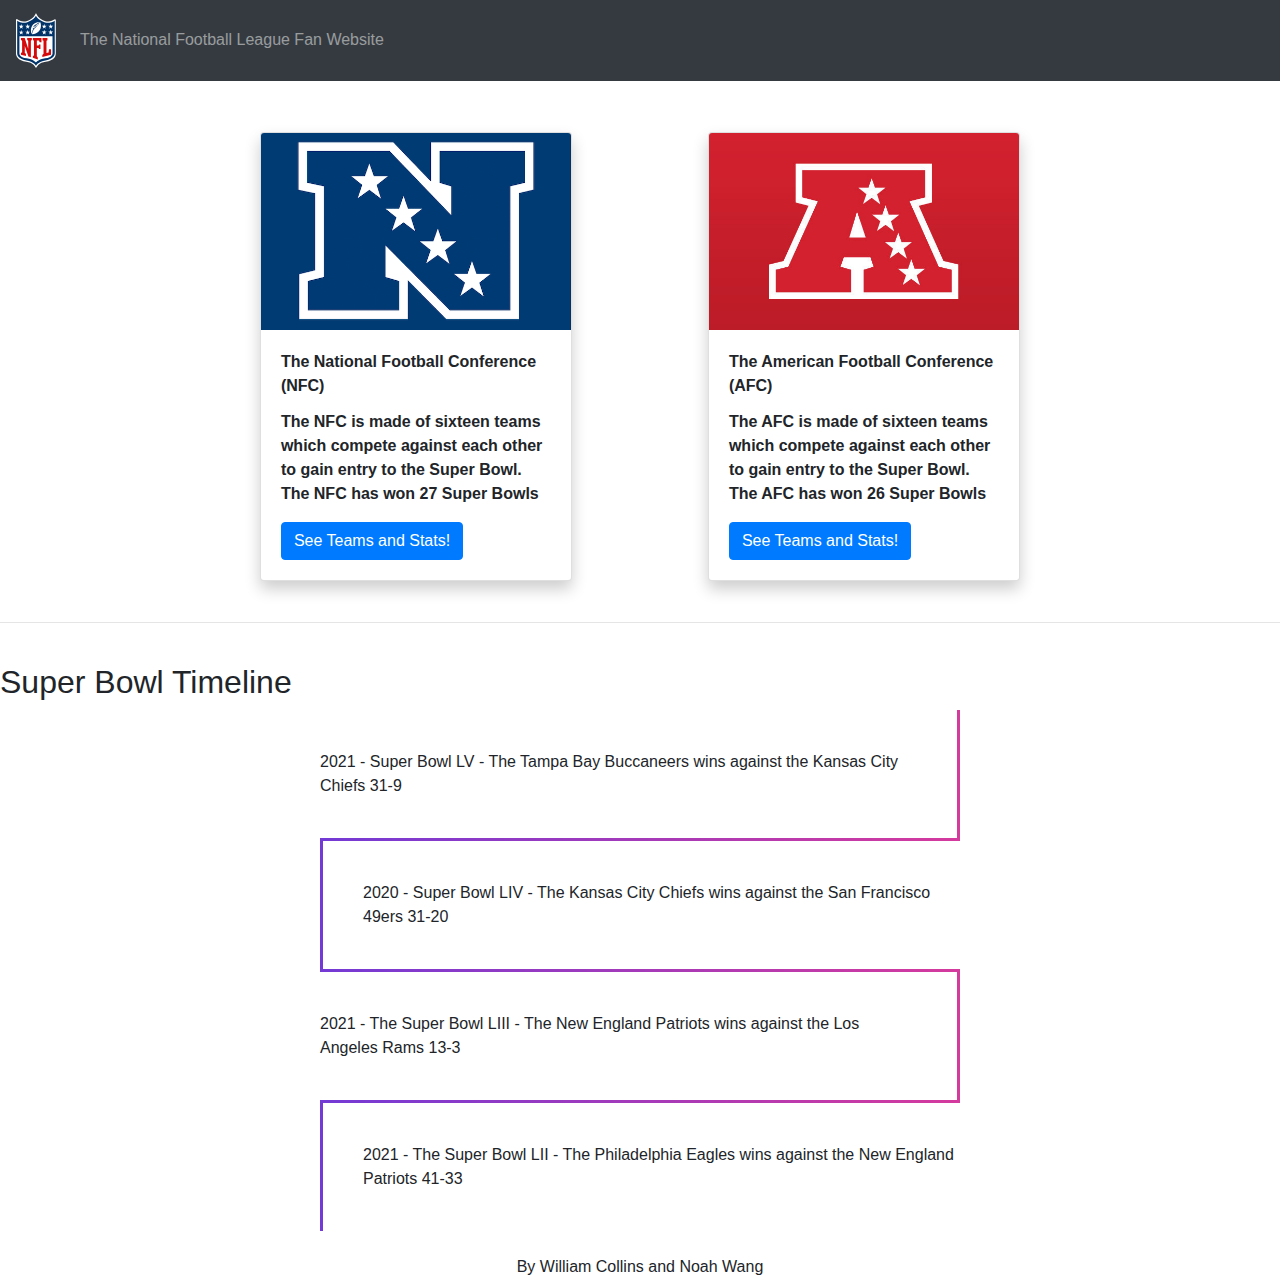
==== index.html @ 589758bd "Update index.html" ====
<!DOCTYPE html>
<html lang="en">
  <head>
    <!-- Bootstrap Stuff add interactive backg-->
    <meta charset="utf-8">
    <meta name="viewport" content="width=device-width, initial-scale=1">
    <link rel="stylesheet" href="https://maxcdn.bootstrapcdn.com/bootstrap/4.5.2/css/bootstrap.min.css">
    <script src="https://ajax.googleapis.com/ajax/libs/jquery/3.5.1/jquery.min.js"></script>
    <script src="https://cdnjs.cloudflare.com/ajax/libs/popper.js/1.16.0/umd/popper.min.js"></script>
    <script src="https://maxcdn.bootstrapcdn.com/bootstrap/4.5.2/js/bootstrap.min.js"></script>
    <!-- Our Stuff  -->
    <link rel="stylesheet" type="text/css" href="mystyle.css">
    <script src="https://ajax.googleapis.com/ajax/libs/jquery/3.2.1/jquery.min.js"></script>
    <script src="mainscript.js"></script>
    <title>Football</title>
  </head>
  <body class="mainbody">
    <!--Nav Bar -->
    <nav class="navbar navbar-expand-sm bg-dark navbar-dark">
      <a class="navbar-brand" href="https://www.nfl.com/">
        <img src="NFL.svg" alt="logo" style="width:40px;">
      </a>
      <ul class="navbar-nav">
        <li class="nav-item">
          <a class="nav-link" href="https://www.nfl.com/">The National Football League Fan Website</a>
        </li>
      </ul>
    </nav>
    <!--Main button cards linking to AFC and NFC websites -->
    <table class="maintable">
      <tr>
        <th>
          <div class="card" style="width: 70%;">
            <img class="card-img-top" src="2106__national_football_conference-primary_dark-2010.png" alt="NFC Logo">
            <div class="card-body">
              <p class="card-title">The National Football Conference (NFC)</p>
              <p class="card-text">The NFC is made of sixteen teams which compete against each other to gain entry to the Super Bowl. The NFC has won 27 Super Bowls</p>
              <a href="https://ponmo.github.io/football/NFC" class="btn btn-primary stretched-link">See Teams and Stats!</a>
            </div>
          </div>
        </th>
        <th>
          <div class="card" style="width: 70%;">
            <img class="card-img-top" src="AFC-logo.jpg" alt="AFC Logo">
            <div class="card-body">
              <p class="card-title">The American Football Conference (AFC)</p>
              <p class="card-text">The AFC is made of sixteen teams which compete against each other to gain entry to the Super Bowl. The AFC has won 26 Super Bowls</p>
              <a href="https://ponmo.github.io/football/AFC" class="btn btn-primary stretched-link">See Teams and Stats!</a>
            </div>
          </div>
        </th>
      </tr>
    </table>
    <br>
    <hr>
    <br>
    <!-- The Timeline for the Super Bowls -->
    <h2> Super Bowl Timeline </h2>
    <main>
      <p class="p"> 2021 - Super Bowl LV - The Tampa Bay Buccaneers wins against the Kansas City Chiefs 31-9</p>
      <p class="p"> 2020 - Super Bowl LIV - The Kansas City Chiefs wins against the San Francisco 49ers 31-20</p>
      <p class="p"> 2021 - The Super Bowl LIII - The New England Patriots wins against the Los Angeles Rams 13-3</p>
      <p class="p"> 2021 - The Super Bowl LII - The Philadelphia Eagles wins against the New England Patriots 41-33</p>
    </main>
    <br>
    <p id="credit">By William Collins and Noah Wang</p>
  </body>
</html>
---- mystyle.css ----
body {
  position: relative;
}
.mainbody {
  background-color: white;
}
table {
  width: 100%;
  margin: auto;
  table-layout: fixed;
}
.maintable {
  margin-top: 50px;
  width: 70%;
}
.card {
  width: 95%; 
  margin: auto;
  float: none;
  box-shadow: 0 8px 16px 0 rgba(0,0,0,0.2);
  transition: 0.3s;
}
.flip-card-inner {
  width: 95%;
  transition: transform 0.4s;
  transform-style: preserve-3d;
  background-color: transparent;
}
.flip-front, .flip-back {
  width: 100%;
  height: 100%;
  -webkit-backface-visibility: hidden; /* Safari */
  backface-visibility: hidden;
  background-color: white;
}
.flip-back {
  transform: rotateY(180deg);
  position: absolute;
  text-align: center;
}
.h2 {
  font-size: x-large;
  font-weight: bold;
  text-decoration: underline; 
}
h1 {
 text-decoration: underline; 
}
#credit {
  bottom: 0px;
  text-align: center;
  width: 100%;
  margin: auto;
}
main {
  width: 50%;
  margin-top: 30px;
  margin: auto;
}
.p {
  border-top: 3px solid;
  border-image: linear-gradient(to right, #743ad5 0%, #d53a9d 100%);
  border-image-slice: 1;
  border-width: 3px;
  margin: 0;
  padding: 40px;
  counter-increment: section;
  position: relative;
  color: $black;
  
  &:before {
  }
}
.p:nth-child(odd) {
  border-right: 3px solid;
  padding-left: 0;
  
  &:before {
    left: 100%; 
    margin-left: -20px;
  }
}
.p:nth-child(even) {
  border-left: 3px solid;
  padding-right: 0;
  
  &:before {
    right: 100%; 
    margin-right: -20px;
  }
}
.p:first-child {
  border-top: 0;
  border-top-right-radius:0;
  border-top-left-radius:0;
}
.p:last-child {
  border-bottom-right-radius:0;
  border-bottom-left-radius:0;
}
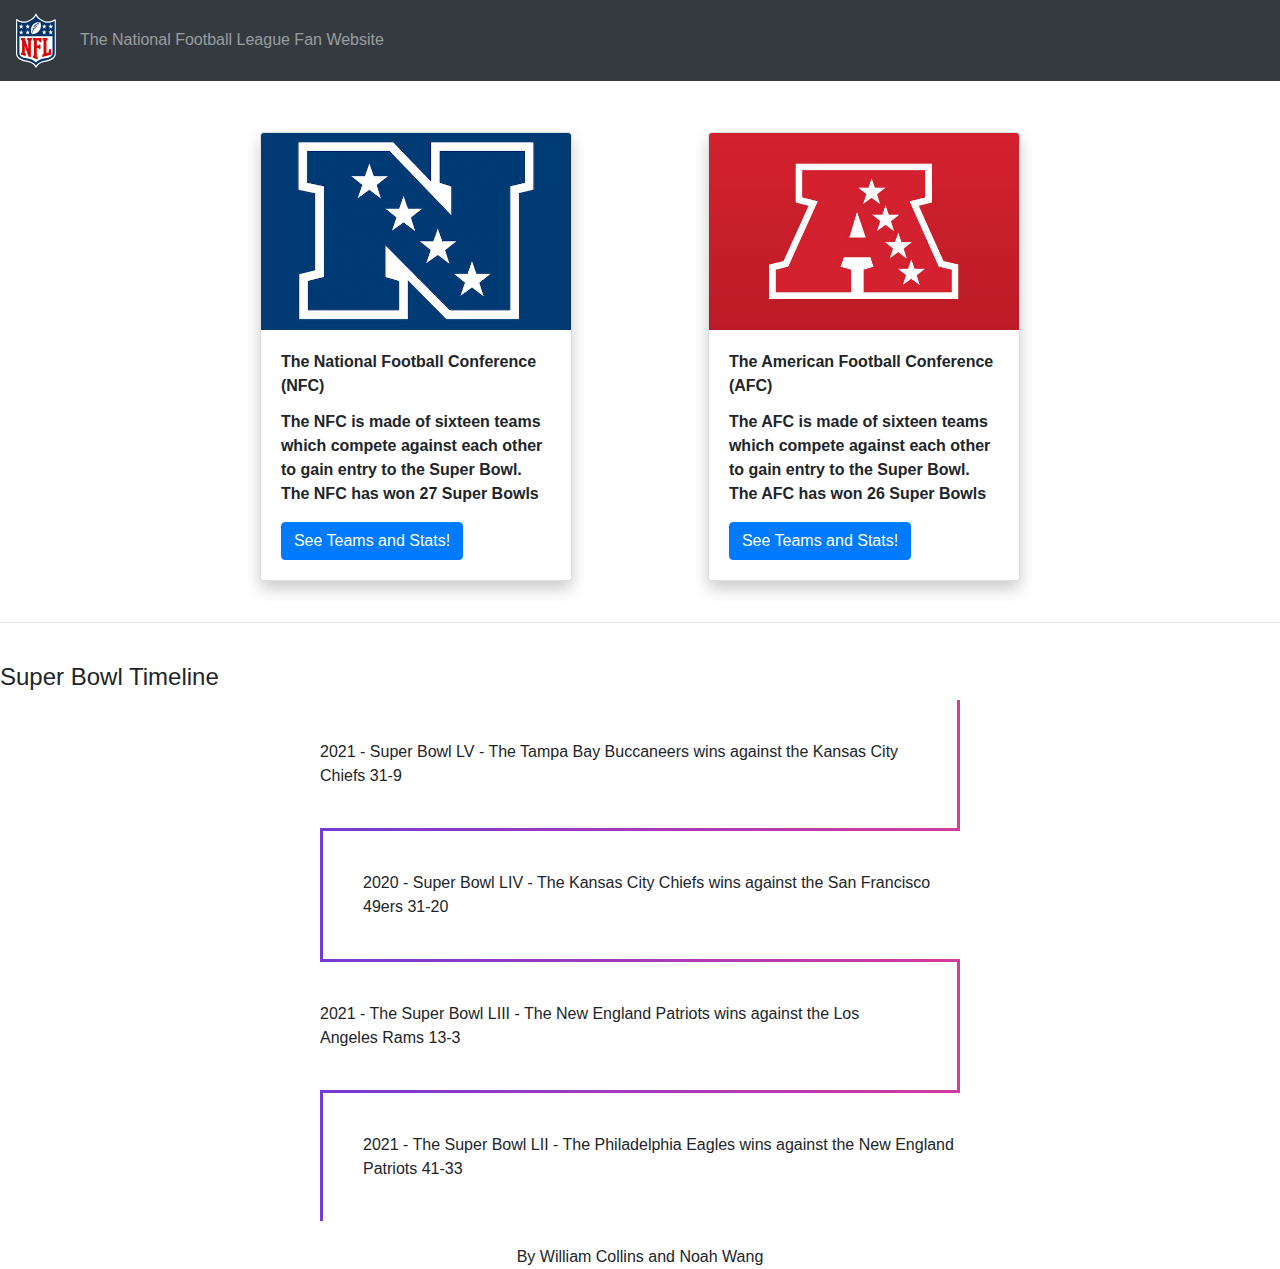
==== commit f778029d: "Update index.html" ====
--- a/index.html
+++ b/index.html
@@ -55,7 +55,7 @@
     <hr>
     <br>
     <!-- The Timeline for the Super Bowls -->
-    <h2> Super Bowl Timeline </h2>
+    <h4> Super Bowl Timeline </h4>
     <main>
       <p class="p"> 2021 - Super Bowl LV - The Tampa Bay Buccaneers wins against the Kansas City Chiefs 31-9</p>
       <p class="p"> 2020 - Super Bowl LIV - The Kansas City Chiefs wins against the San Francisco 49ers 31-20</p>
--- a/mystyle.css
+++ b/mystyle.css
@@ -4,6 +4,7 @@
 .mainbody {
   background-color: white;
 }
+/*below is used for the cards and interactions*/
 table {
   width: 100%;
   margin: auto;
@@ -46,12 +47,15 @@
 h1 {
  text-decoration: underline; 
 }
+/*the text at the bottom of main page*/
 #credit {
   bottom: 0px;
   text-align: center;
   width: 100%;
   margin: auto;
 }
+
+/*the rest is for the timeline css*/
 main {
   width: 50%;
   margin-top: 30px;
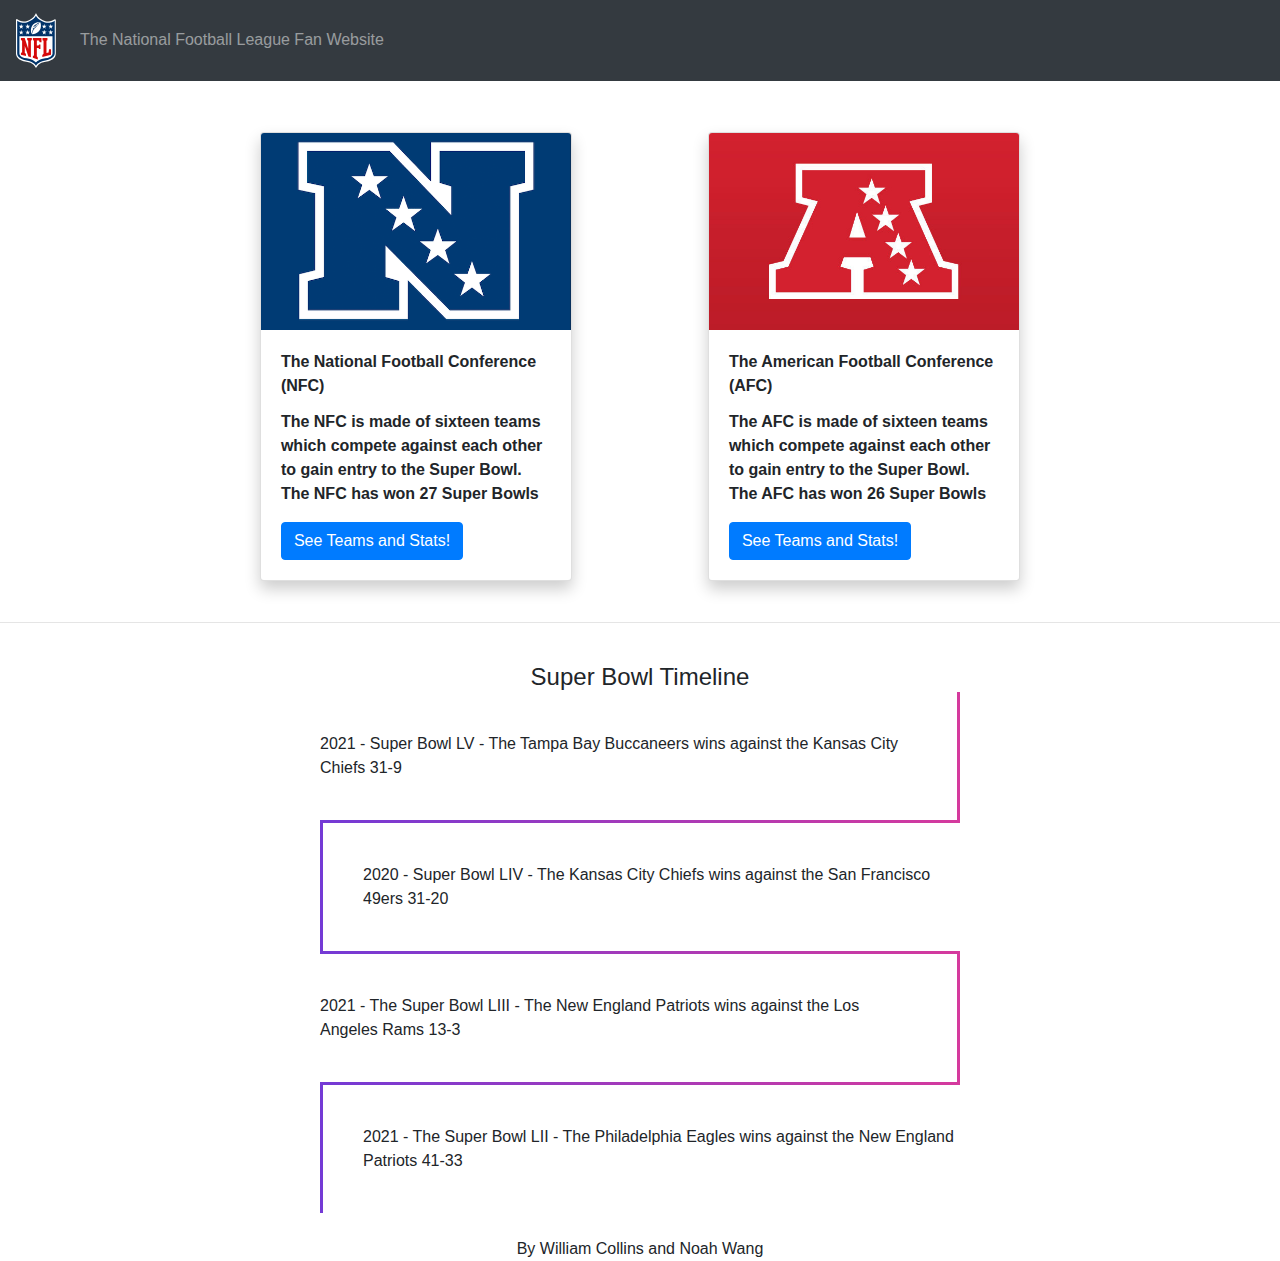
==== commit eff00e1e: "Update index.html" ====
--- a/index.html
+++ b/index.html
@@ -55,8 +55,8 @@
     <hr>
     <br>
     <!-- The Timeline for the Super Bowls -->
-    <h4> Super Bowl Timeline </h4>
-    <main>
+    <h4 class="slide"> Super Bowl Timeline </h4>
+    <main class="panel">
       <p class="p"> 2021 - Super Bowl LV - The Tampa Bay Buccaneers wins against the Kansas City Chiefs 31-9</p>
       <p class="p"> 2020 - Super Bowl LIV - The Kansas City Chiefs wins against the San Francisco 49ers 31-20</p>
       <p class="p"> 2021 - The Super Bowl LIII - The New England Patriots wins against the Los Angeles Rams 13-3</p>
--- a/mystyle.css
+++ b/mystyle.css
@@ -56,6 +56,10 @@
 }
 
 /*the rest is for the timeline css*/
+h4 {
+  margin: auto; 
+  text-align: center;
+}
 main {
   width: 50%;
   margin-top: 30px;
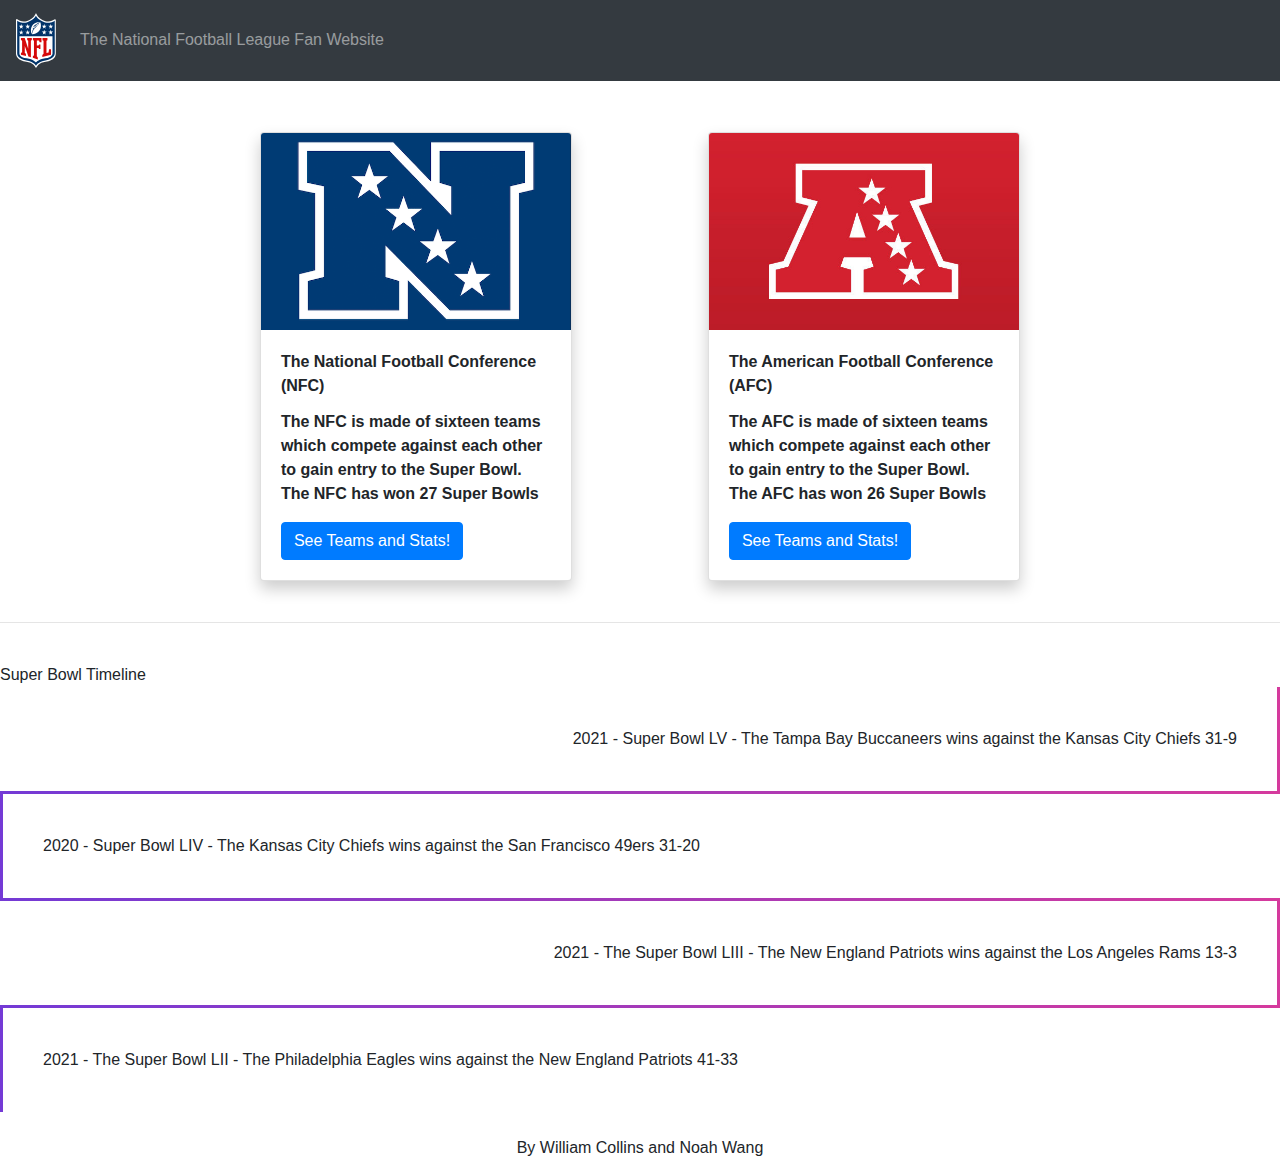
==== commit 75499db3: "Update index.html" ====
--- a/index.html
+++ b/index.html
@@ -55,13 +55,13 @@
     <hr>
     <br>
     <!-- The Timeline for the Super Bowls -->
-    <h4 class="slide"> Super Bowl Timeline </h4>
-    <main class="panel">
+    <div class="slide"> Super Bowl Timeline </div>
+    <div class="panel">
       <p class="p"> 2021 - Super Bowl LV - The Tampa Bay Buccaneers wins against the Kansas City Chiefs 31-9</p>
       <p class="p"> 2020 - Super Bowl LIV - The Kansas City Chiefs wins against the San Francisco 49ers 31-20</p>
       <p class="p"> 2021 - The Super Bowl LIII - The New England Patriots wins against the Los Angeles Rams 13-3</p>
       <p class="p"> 2021 - The Super Bowl LII - The Philadelphia Eagles wins against the New England Patriots 41-33</p>
-    </main>
+    </>
     <br>
     <p id="credit">By William Collins and Noah Wang</p>
   </body>
--- a/mystyle.css
+++ b/mystyle.css
@@ -74,7 +74,6 @@
   padding: 40px;
   counter-increment: section;
   position: relative;
-  color: $black;
   
   &:before {
   }
@@ -82,6 +81,7 @@
 .p:nth-child(odd) {
   border-right: 3px solid;
   padding-left: 0;
+  text-align: right;
   
   &:before {
     left: 100%; 
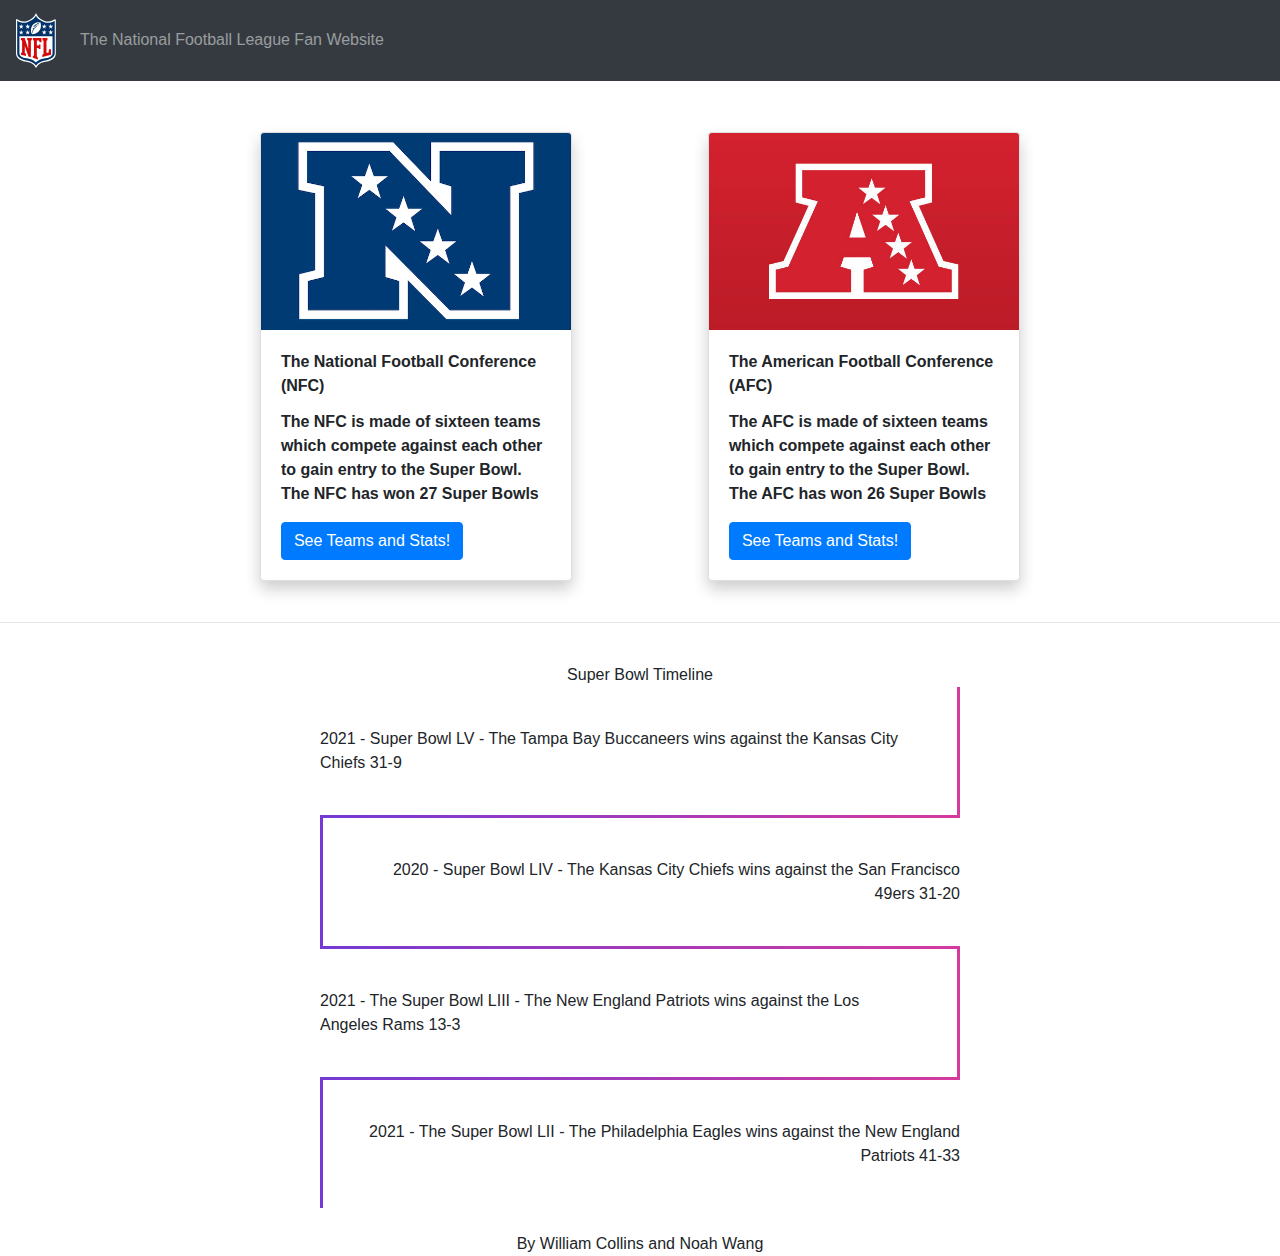
==== commit a73cca72: "Update index.html" ====
--- a/index.html
+++ b/index.html
@@ -61,7 +61,7 @@
       <p class="p"> 2020 - Super Bowl LIV - The Kansas City Chiefs wins against the San Francisco 49ers 31-20</p>
       <p class="p"> 2021 - The Super Bowl LIII - The New England Patriots wins against the Los Angeles Rams 13-3</p>
       <p class="p"> 2021 - The Super Bowl LII - The Philadelphia Eagles wins against the New England Patriots 41-33</p>
-    </>
+    </div>
     <br>
     <p id="credit">By William Collins and Noah Wang</p>
   </body>
--- a/mystyle.css
+++ b/mystyle.css
@@ -56,11 +56,11 @@
 }
 
 /*the rest is for the timeline css*/
-h4 {
+.slide {
   margin: auto; 
   text-align: center;
 }
-main {
+.panel {
   width: 50%;
   margin-top: 30px;
   margin: auto;
@@ -81,7 +81,6 @@
 .p:nth-child(odd) {
   border-right: 3px solid;
   padding-left: 0;
-  text-align: right;
   
   &:before {
     left: 100%; 
@@ -91,6 +90,7 @@
 .p:nth-child(even) {
   border-left: 3px solid;
   padding-right: 0;
+  text-align: right;
   
   &:before {
     right: 100%; 
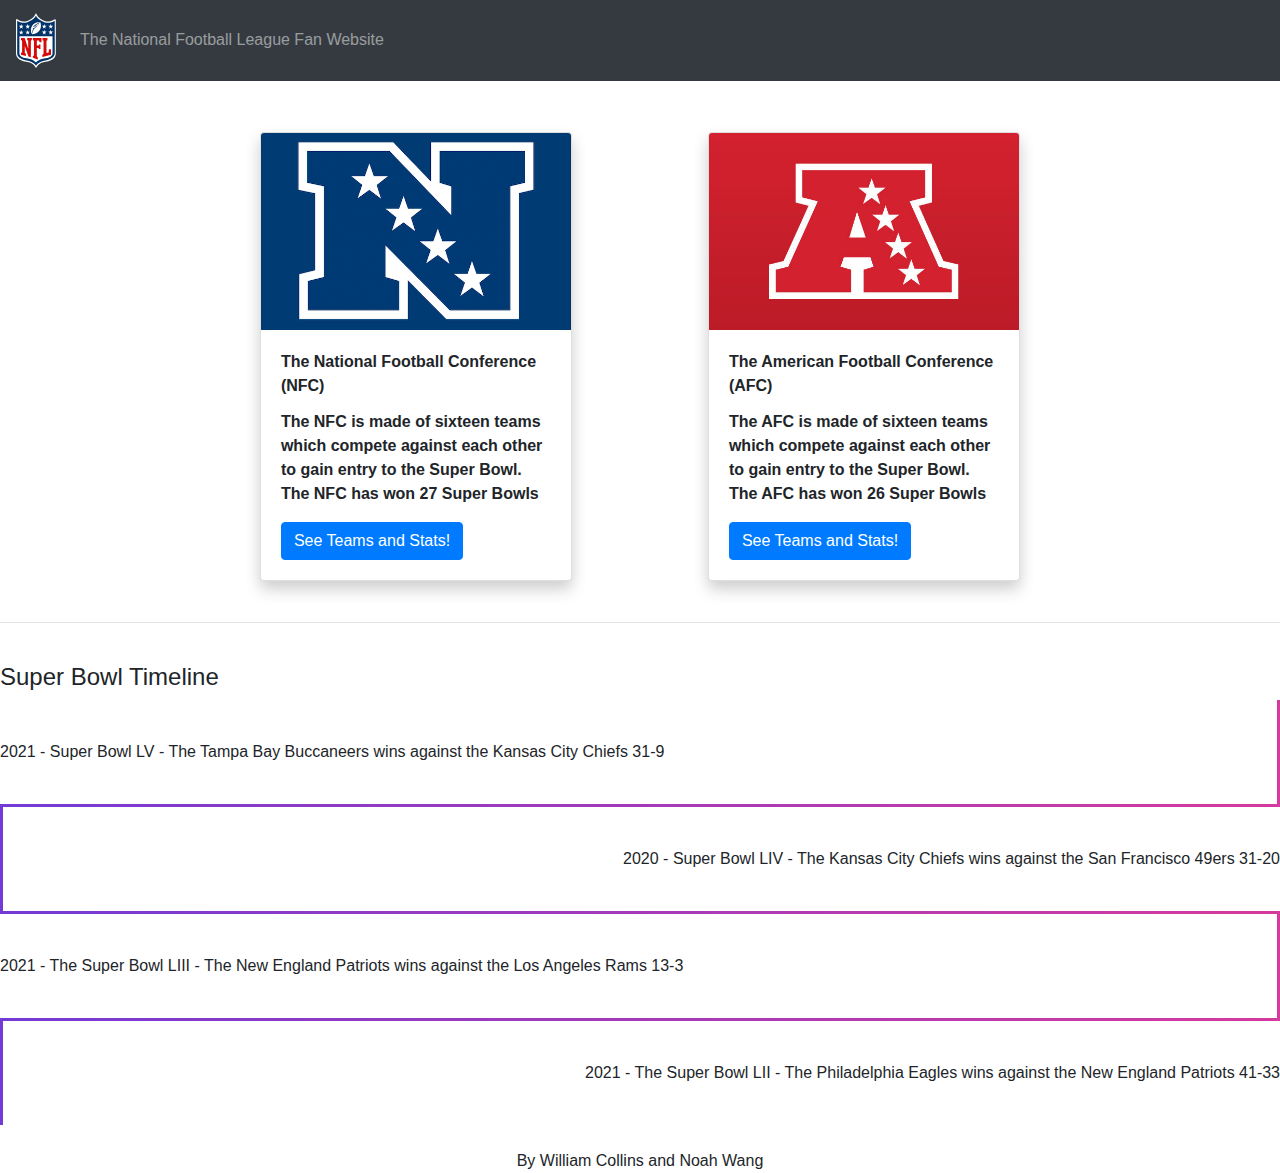
==== commit 83ee53b4: "Update index.html" ====
--- a/index.html
+++ b/index.html
@@ -55,13 +55,13 @@
     <hr>
     <br>
     <!-- The Timeline for the Super Bowls -->
-    <div class="slide"> Super Bowl Timeline </div>
-    <div class="panel">
+    <h4> Super Bowl Timeline </h4>
+    <main>
       <p class="p"> 2021 - Super Bowl LV - The Tampa Bay Buccaneers wins against the Kansas City Chiefs 31-9</p>
       <p class="p"> 2020 - Super Bowl LIV - The Kansas City Chiefs wins against the San Francisco 49ers 31-20</p>
       <p class="p"> 2021 - The Super Bowl LIII - The New England Patriots wins against the Los Angeles Rams 13-3</p>
       <p class="p"> 2021 - The Super Bowl LII - The Philadelphia Eagles wins against the New England Patriots 41-33</p>
-    </div>
+    <main>
     <br>
     <p id="credit">By William Collins and Noah Wang</p>
   </body>
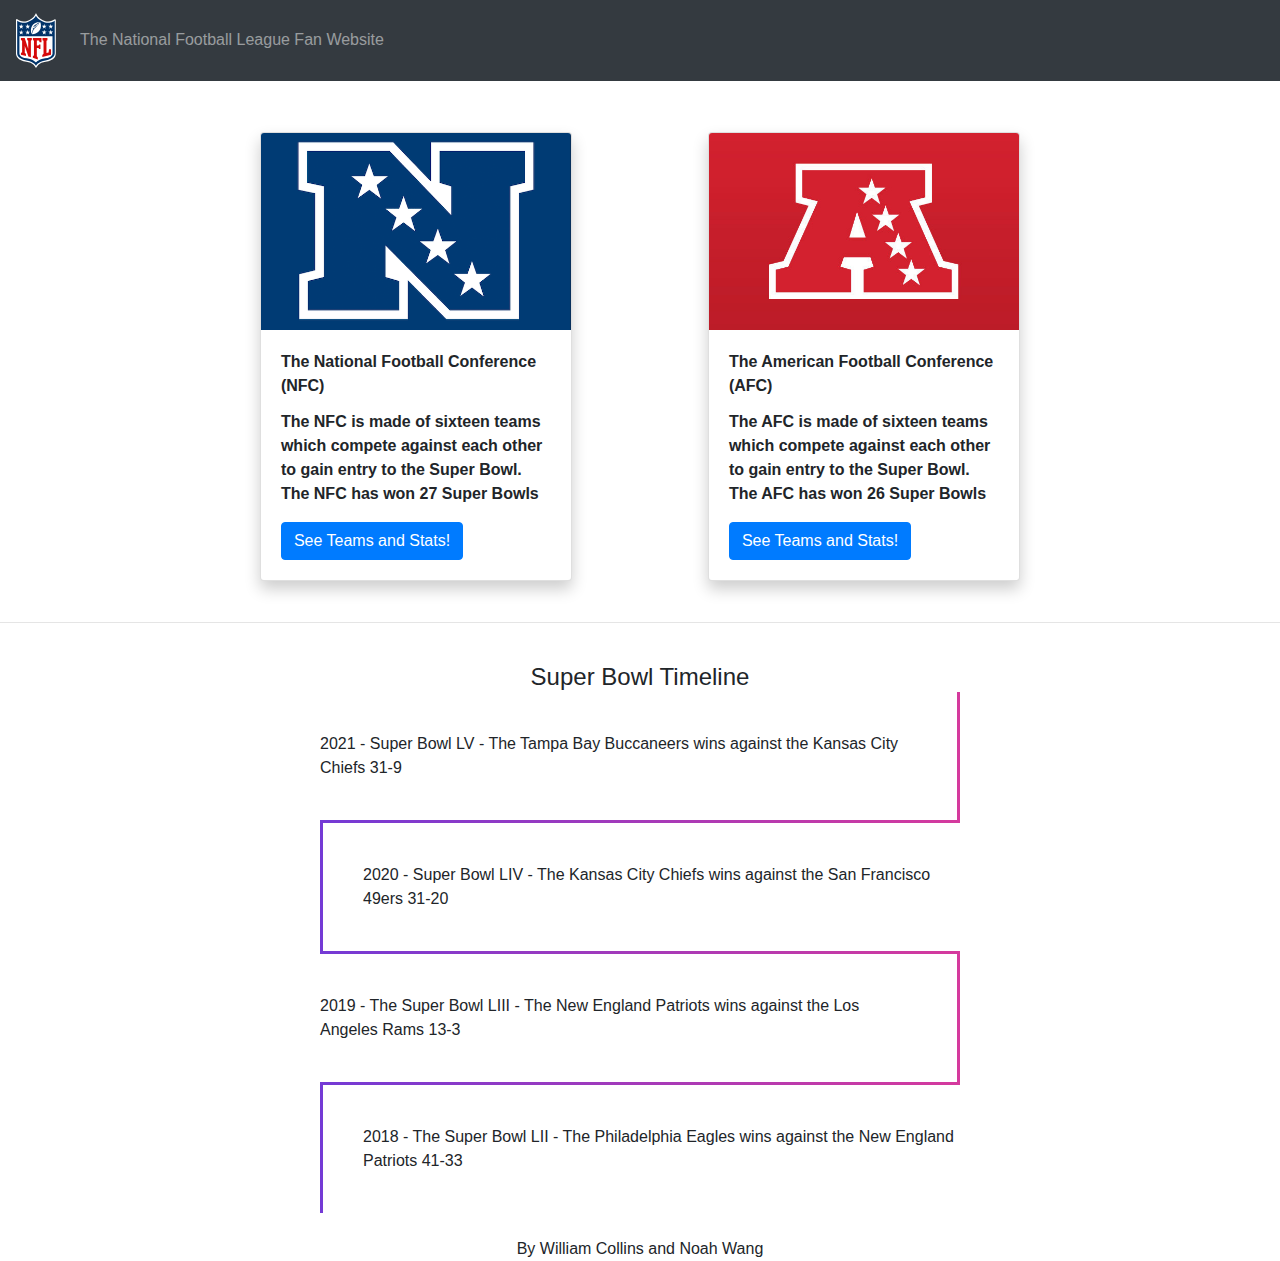
==== commit 9ceecd16: "Update index.html" ====
--- a/index.html
+++ b/index.html
@@ -59,8 +59,8 @@
     <main>
       <p class="p"> 2021 - Super Bowl LV - The Tampa Bay Buccaneers wins against the Kansas City Chiefs 31-9</p>
       <p class="p"> 2020 - Super Bowl LIV - The Kansas City Chiefs wins against the San Francisco 49ers 31-20</p>
-      <p class="p"> 2021 - The Super Bowl LIII - The New England Patriots wins against the Los Angeles Rams 13-3</p>
-      <p class="p"> 2021 - The Super Bowl LII - The Philadelphia Eagles wins against the New England Patriots 41-33</p>
+      <p class="p"> 2019 - The Super Bowl LIII - The New England Patriots wins against the Los Angeles Rams 13-3</p>
+      <p class="p"> 2018 - The Super Bowl LII - The Philadelphia Eagles wins against the New England Patriots 41-33</p>
     <main>
     <br>
     <p id="credit">By William Collins and Noah Wang</p>
--- a/mystyle.css
+++ b/mystyle.css
@@ -56,11 +56,11 @@
 }
 
 /*the rest is for the timeline css*/
-.slide {
+h4 {
   margin: auto; 
   text-align: center;
 }
-.panel {
+main {
   width: 50%;
   margin-top: 30px;
   margin: auto;
@@ -90,8 +90,7 @@
 .p:nth-child(even) {
   border-left: 3px solid;
   padding-right: 0;
-  text-align: right;
-  
+
   &:before {
     right: 100%; 
     margin-right: -20px;
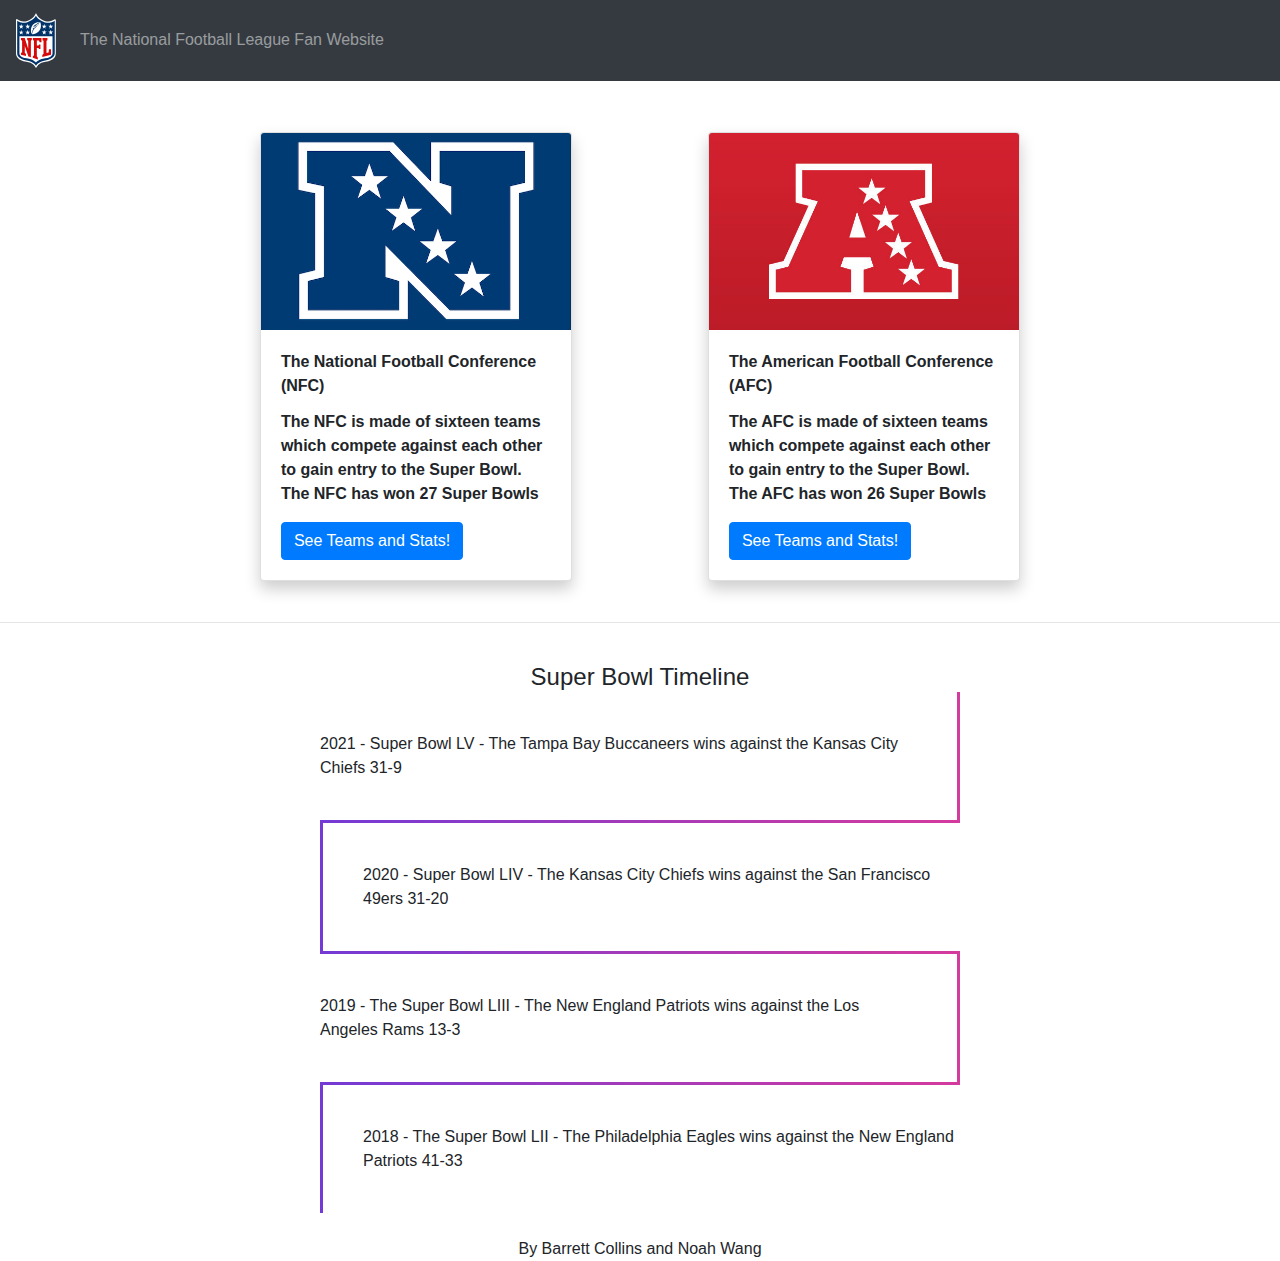
==== commit 95a5a9eb: "Update index.html" ====
--- a/index.html
+++ b/index.html
@@ -63,6 +63,6 @@
       <p class="p"> 2018 - The Super Bowl LII - The Philadelphia Eagles wins against the New England Patriots 41-33</p>
     <main>
     <br>
-    <p id="credit">By William Collins and Noah Wang</p>
+    <p id="credit">By Barrett Collins and Noah Wang</p>
   </body>
 </html>
--- a/mystyle.css
+++ b/mystyle.css
@@ -72,29 +72,14 @@
   border-width: 3px;
   margin: 0;
   padding: 40px;
-  counter-increment: section;
-  position: relative;
-  
-  &:before {
-  }
 }
 .p:nth-child(odd) {
   border-right: 3px solid;
   padding-left: 0;
-  
-  &:before {
-    left: 100%; 
-    margin-left: -20px;
-  }
 }
 .p:nth-child(even) {
   border-left: 3px solid;
   padding-right: 0;
-
-  &:before {
-    right: 100%; 
-    margin-right: -20px;
-  }
 }
 .p:first-child {
   border-top: 0;
